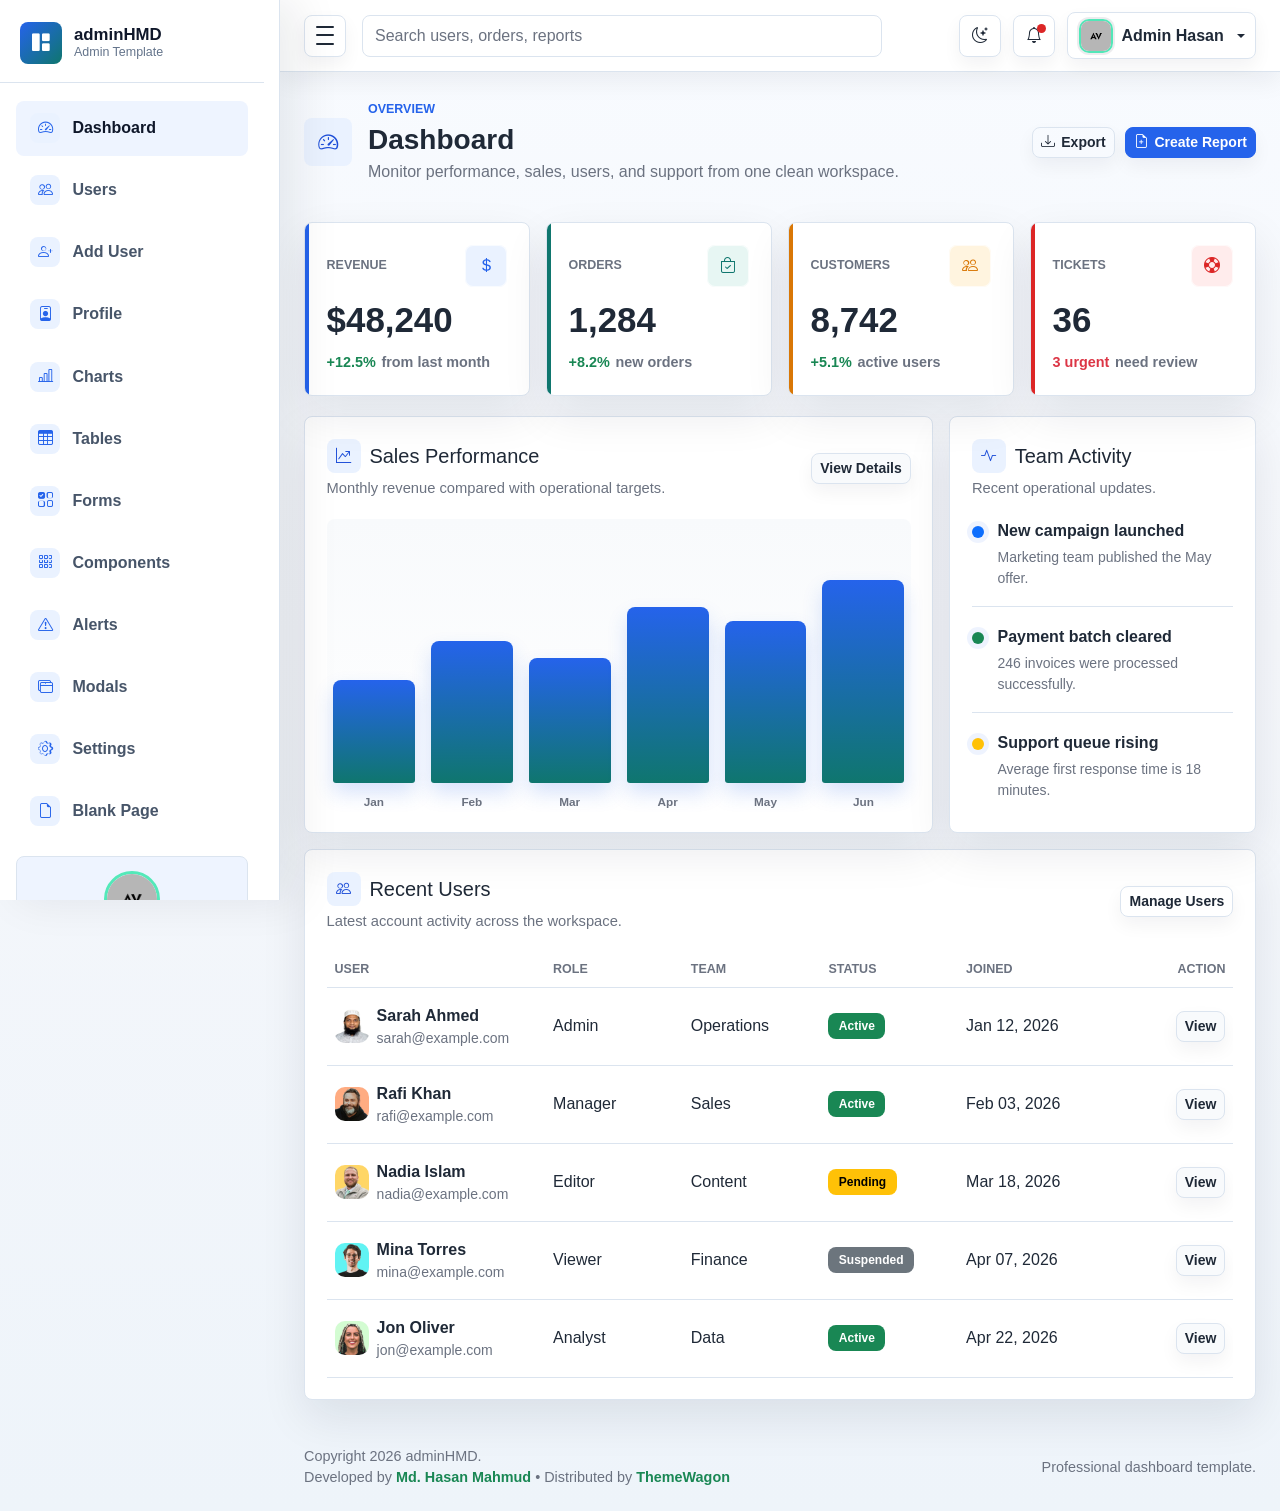
==== index.html @ 6a2cee2b "First commit" ====
<!DOCTYPE html>
<html lang="en">
<head>
  <meta charset="UTF-8">
  <meta name="viewport" content="width=device-width, initial-scale=1.0">
  <meta name="description" content="adminHMD professional admin dashboard template">
  <title>Dashboard | adminHMD</title>

  <link rel="stylesheet" href="../assets/css/bootstrap.min.css">
  <link rel="stylesheet" href="../assets/vendors/bootstrap-icons/bootstrap-icons.css">
  <link rel="stylesheet" href="../assets/css/style.css">
</head>

<body>
  <div class="admin-shell">
    <div class="sidebar-backdrop" data-sidebar-close></div>

    <aside class="admin-sidebar" id="adminSidebar" aria-label="Main navigation">
      <div class="sidebar-header">
        <a class="brand-mark" href="index.html" aria-label="adminHMD dashboard">
          <span class="brand-icon"><i class="bi bi-grid-1x2-fill" aria-hidden="true"></i></span>
          <span class="brand-copy">
            <span class="brand-title">adminHMD</span>
            <span class="brand-subtitle">Admin Template</span>
          </span>
        </a>
      </div>

      <nav class="sidebar-nav">
        <a class="nav-link active" href="index.html" aria-current="page">
          <span class="nav-icon"><i class="bi bi-speedometer2" aria-hidden="true"></i></span>
          <span class="nav-text">Dashboard</span>
        </a>
        <a class="nav-link" href="users.html">
          <span class="nav-icon"><i class="bi bi-people" aria-hidden="true"></i></span>
          <span class="nav-text">Users</span>
        </a>
        <a class="nav-link" href="add-user.html">
          <span class="nav-icon"><i class="bi bi-person-plus" aria-hidden="true"></i></span>
          <span class="nav-text">Add User</span>
        </a>
        <a class="nav-link" href="profile.html">
          <span class="nav-icon"><i class="bi bi-person-badge" aria-hidden="true"></i></span>
          <span class="nav-text">Profile</span>
        </a>
        <a class="nav-link" href="charts.html">
          <span class="nav-icon"><i class="bi bi-bar-chart-line" aria-hidden="true"></i></span>
          <span class="nav-text">Charts</span>
        </a>
        <a class="nav-link" href="tables.html">
          <span class="nav-icon"><i class="bi bi-table" aria-hidden="true"></i></span>
          <span class="nav-text">Tables</span>
        </a>
        <a class="nav-link" href="forms.html">
          <span class="nav-icon"><i class="bi bi-ui-checks-grid" aria-hidden="true"></i></span>
          <span class="nav-text">Forms</span>
        </a>
        <a class="nav-link" href="components.html">
          <span class="nav-icon"><i class="bi bi-grid-3x3-gap" aria-hidden="true"></i></span>
          <span class="nav-text">Components</span>
        </a>
        <a class="nav-link" href="alerts.html">
          <span class="nav-icon"><i class="bi bi-exclamation-triangle" aria-hidden="true"></i></span>
          <span class="nav-text">Alerts</span>
        </a>
        <a class="nav-link" href="modals.html">
          <span class="nav-icon"><i class="bi bi-window-stack" aria-hidden="true"></i></span>
          <span class="nav-text">Modals</span>
        </a>
        <a class="nav-link" href="settings.html">
          <span class="nav-icon"><i class="bi bi-gear" aria-hidden="true"></i></span>
          <span class="nav-text">Settings</span>
        </a>
        <a class="nav-link" href="blank.html">
          <span class="nav-icon"><i class="bi bi-file-earmark" aria-hidden="true"></i></span>
          <span class="nav-text">Blank Page</span>
        </a>
      </nav>

      <div class="sidebar-user">
        <img class="avatar-img avatar-md sidebar-user-avatar" src="../assets/images/avatar/avatar.jpg" alt="Admin Hasan">
        <strong>Admin Hasan</strong>
        <small>Active Workspace</small>
      </div>

      <div class="sidebar-footer">
        <span class="status-dot"></span>
        <span class="sidebar-footer-text">System running smoothly</span>
      </div>
    </aside>

    <div class="admin-main">
      <nav class="navbar admin-navbar navbar-expand bg-white">
        <div class="container-fluid px-3 px-lg-4">
          <button class="sidebar-toggle" type="button" data-sidebar-toggle aria-controls="adminSidebar" aria-expanded="true" aria-label="Toggle sidebar">
            <span></span>
            <span></span>
            <span></span>
          </button>

          <form class="d-none d-md-flex ms-3 flex-grow-1" role="search">
            <input class="form-control search-input" type="search" placeholder="Search users, orders, reports" aria-label="Search">
          </form>

          <div class="navbar-actions ms-auto">
            <button class="icon-button theme-toggle" type="button" data-theme-toggle aria-label="Switch color theme" title="Switch color theme">
              <i class="bi bi-moon-stars" data-theme-icon aria-hidden="true"></i>
            </button>
            <div class="dropdown">
              <button class="icon-button" type="button" data-bs-toggle="dropdown" aria-expanded="false" aria-label="Notifications">
                <span class="notification-dot"></span>
                <i class="bi bi-bell" aria-hidden="true"></i>
              </button>
              <div class="dropdown-menu dropdown-menu-end notification-menu">
                <div class="dropdown-header fw-bold text-body">Notifications</div>
                <a class="dropdown-item" href="users.html">
                  <span class="notification-title">New user registered</span>
                  <span class="notification-time">4 minutes ago</span>
                </a>
                <a class="dropdown-item" href="charts.html">
                  <span class="notification-title">Revenue target reached</span>
                  <span class="notification-time">32 minutes ago</span>
                </a>
                <a class="dropdown-item" href="settings.html">
                  <span class="notification-title">Security review completed</span>
                  <span class="notification-time">1 hour ago</span>
                </a>
              </div>
            </div>

            <div class="dropdown">
              <button class="profile-button dropdown-toggle" type="button" data-bs-toggle="dropdown" aria-expanded="false">
                <img class="avatar-img avatar-sm" src="../assets/images/avatar/avatar.jpg" alt="Admin Hasan">
                <span class="profile-name d-none d-sm-inline">Admin Hasan</span>
              </button>
              <ul class="dropdown-menu dropdown-menu-end">
                <li><a class="dropdown-item" href="profile.html">Profile</a></li>
                <li><a class="dropdown-item" href="settings.html">Account settings</a></li>
                <li><hr class="dropdown-divider"></li>
                <li><a class="dropdown-item" href="login.html">Sign out</a></li>
              </ul>
            </div>
          </div>
        </div>
      </nav>

      <main class="dashboard-content">
        <div class="container-fluid px-3 px-lg-4 py-4">
          <div class="page-heading">
            <div class="page-heading-copy">
              <span class="page-icon"><i class="bi bi-speedometer2" aria-hidden="true"></i></span>
              <div>
                <p class="eyebrow mb-1">Overview</p>
                <h1 class="h3 mb-1">Dashboard</h1>
                <p class="text-muted mb-0">Monitor performance, sales, users, and support from one clean workspace.</p>
              </div>
            </div>
            <div class="heading-actions"><button class="btn btn-outline-secondary btn-sm" type="button"><i class="bi bi-download" aria-hidden="true"></i> Export</button><button class="btn btn-primary btn-sm" type="button"><i class="bi bi-file-earmark-plus" aria-hidden="true"></i> Create Report</button></div>
          </div>

          <section class="row g-3 mt-1" aria-label="Dashboard metrics">
            <div class="col-12 col-sm-6 col-xl-3">
              <article class="metric-card metric-primary">
                <div class="metric-top">
                  <span class="metric-label">Revenue</span>
                  <span class="metric-icon"><i class="bi bi-currency-dollar" aria-hidden="true"></i></span>
                </div>
                <div class="metric-value">$48,240</div>
                <div class="metric-meta">
                  <span class="text-success">+12.5%</span>
                  <span>from last month</span>
                </div>
              </article>
            </div>

            <div class="col-12 col-sm-6 col-xl-3">
              <article class="metric-card metric-success">
                <div class="metric-top">
                  <span class="metric-label">Orders</span>
                  <span class="metric-icon"><i class="bi bi-bag-check" aria-hidden="true"></i></span>
                </div>
                <div class="metric-value">1,284</div>
                <div class="metric-meta">
                  <span class="text-success">+8.2%</span>
                  <span>new orders</span>
                </div>
              </article>
            </div>

            <div class="col-12 col-sm-6 col-xl-3">
              <article class="metric-card metric-warning">
                <div class="metric-top">
                  <span class="metric-label">Customers</span>
                  <span class="metric-icon"><i class="bi bi-people" aria-hidden="true"></i></span>
                </div>
                <div class="metric-value">8,742</div>
                <div class="metric-meta">
                  <span class="text-success">+5.1%</span>
                  <span>active users</span>
                </div>
              </article>
            </div>

            <div class="col-12 col-sm-6 col-xl-3">
              <article class="metric-card metric-danger">
                <div class="metric-top">
                  <span class="metric-label">Tickets</span>
                  <span class="metric-icon"><i class="bi bi-life-preserver" aria-hidden="true"></i></span>
                </div>
                <div class="metric-value">36</div>
                <div class="metric-meta">
                  <span class="text-danger">3 urgent</span>
                  <span>need review</span>
                </div>
              </article>
            </div>
          </section>

          <section class="row g-3 mt-1">
            <div class="col-12 col-xl-8">
              <div class="panel">
                <div class="panel-header">
                  <div>
                    <h2 class="h5 mb-1 section-title"><i class="bi bi-graph-up-arrow" aria-hidden="true"></i><span>Sales Performance</span></h2>
                    <p class="text-muted mb-0">Monthly revenue compared with operational targets.</p>
                  </div>
                  <a class="btn btn-light btn-sm" href="charts.html">View Details</a>
                </div>

                <div class="chart-bars" aria-label="Sales performance chart">
                  <div class="chart-column bar-42"><span></span><small>Jan</small></div>
                  <div class="chart-column bar-58"><span></span><small>Feb</small></div>
                  <div class="chart-column bar-51"><span></span><small>Mar</small></div>
                  <div class="chart-column bar-72"><span></span><small>Apr</small></div>
                  <div class="chart-column bar-66"><span></span><small>May</small></div>
                  <div class="chart-column bar-83"><span></span><small>Jun</small></div>
                </div>
              </div>
            </div>

            <div class="col-12 col-xl-4">
              <div class="panel h-100">
                <div class="panel-header">
                  <div>
                    <h2 class="h5 mb-1 section-title"><i class="bi bi-activity" aria-hidden="true"></i><span>Team Activity</span></h2>
                    <p class="text-muted mb-0">Recent operational updates.</p>
                  </div>
                </div>

                <div class="activity-list">
                  <div class="activity-item"><span class="activity-dot bg-primary"></span><div><p class="mb-1 fw-semibold">New campaign launched</p><p class="text-muted small mb-0">Marketing team published the May offer.</p></div></div>
                  <div class="activity-item"><span class="activity-dot bg-success"></span><div><p class="mb-1 fw-semibold">Payment batch cleared</p><p class="text-muted small mb-0">246 invoices were processed successfully.</p></div></div>
                  <div class="activity-item"><span class="activity-dot bg-warning"></span><div><p class="mb-1 fw-semibold">Support queue rising</p><p class="text-muted small mb-0">Average first response time is 18 minutes.</p></div></div>
                </div>
              </div>
            </div>
          </section>

          <section class="panel mt-3">
            <div class="panel-header">
              <div>
                <h2 class="h5 mb-1 section-title"><i class="bi bi-people" aria-hidden="true"></i><span>Recent Users</span></h2>
                <p class="text-muted mb-0">Latest account activity across the workspace.</p>
              </div>
              <a class="btn btn-outline-secondary btn-sm" href="users.html">Manage Users</a>
            </div>
            <div class="table-responsive">
              <table class="table align-middle mb-0">
                <thead><tr><th scope="col">User</th><th scope="col">Role</th><th scope="col">Team</th><th scope="col">Status</th><th scope="col">Joined</th><th scope="col" class="text-end">Action</th></tr></thead>
                <tbody>
                  <tr>
                    <td>
                      <div class="d-flex align-items-center gap-2">
                        <img class="avatar-img avatar-sm" src="../assets/images/avatar/avatar-1.jpg" alt="Sarah Ahmed">
                        <div>
                          <p class="fw-semibold mb-0">Sarah Ahmed</p>
                          <p class="text-muted small mb-0">sarah@example.com</p>
                        </div>
                      </div>
                    </td>
                    <td>Admin</td>
                    <td>Operations</td>
                    <td><span class="badge text-bg-success">Active</span></td>
                    <td>Jan 12, 2026</td>
                    <td class="text-end"><a class="btn btn-light btn-sm" href="user-details.html">View</a></td>
                  </tr>
                  <tr>
                    <td>
                      <div class="d-flex align-items-center gap-2">
                        <img class="avatar-img avatar-sm" src="../assets/images/avatar/avatar-2.jpg" alt="Rafi Khan">
                        <div>
                          <p class="fw-semibold mb-0">Rafi Khan</p>
                          <p class="text-muted small mb-0">rafi@example.com</p>
                        </div>
                      </div>
                    </td>
                    <td>Manager</td>
                    <td>Sales</td>
                    <td><span class="badge text-bg-success">Active</span></td>
                    <td>Feb 03, 2026</td>
                    <td class="text-end"><a class="btn btn-light btn-sm" href="user-details.html">View</a></td>
                  </tr>
                  <tr>
                    <td>
                      <div class="d-flex align-items-center gap-2">
                        <img class="avatar-img avatar-sm" src="../assets/images/avatar/avatar-3.jpg" alt="Nadia Islam">
                        <div>
                          <p class="fw-semibold mb-0">Nadia Islam</p>
                          <p class="text-muted small mb-0">nadia@example.com</p>
                        </div>
                      </div>
                    </td>
                    <td>Editor</td>
                    <td>Content</td>
                    <td><span class="badge text-bg-warning">Pending</span></td>
                    <td>Mar 18, 2026</td>
                    <td class="text-end"><a class="btn btn-light btn-sm" href="user-details.html">View</a></td>
                  </tr>
                  <tr>
                    <td>
                      <div class="d-flex align-items-center gap-2">
                        <img class="avatar-img avatar-sm" src="../assets/images/avatar/avatar-4.jpg" alt="Mina Torres">
                        <div>
                          <p class="fw-semibold mb-0">Mina Torres</p>
                          <p class="text-muted small mb-0">mina@example.com</p>
                        </div>
                      </div>
                    </td>
                    <td>Viewer</td>
                    <td>Finance</td>
                    <td><span class="badge text-bg-secondary">Suspended</span></td>
                    <td>Apr 07, 2026</td>
                    <td class="text-end"><a class="btn btn-light btn-sm" href="user-details.html">View</a></td>
                  </tr>
                  <tr>
                    <td>
                      <div class="d-flex align-items-center gap-2">
                        <img class="avatar-img avatar-sm" src="../assets/images/avatar/avatar-5.jpg" alt="Jon Oliver">
                        <div>
                          <p class="fw-semibold mb-0">Jon Oliver</p>
                          <p class="text-muted small mb-0">jon@example.com</p>
                        </div>
                      </div>
                    </td>
                    <td>Analyst</td>
                    <td>Data</td>
                    <td><span class="badge text-bg-success">Active</span></td>
                    <td>Apr 22, 2026</td>
                    <td class="text-end"><a class="btn btn-light btn-sm" href="user-details.html">View</a></td>
                  </tr>
                </tbody>
              </table>
            </div>
          </section>
        </div>
      </main>

      <footer class="admin-footer">
        <div class="container-fluid px-3 px-lg-4">
          <span>Copyright 2026 adminHMD. <br> Developed by <a target="_blank" class="fw-bold text-success" href="https://github.com/HasanMahmudDev">Md. Hasan Mahmud</a> • Distributed by <a target="_blank" class="fw-bold text-success" href="https://themewagon.com">ThemeWagon</a> </span>
          <span>Professional dashboard template.</span>
        </div>
      </footer>
    </div>
  </div>

  <script src="../assets/js/bootstrap.bundle.min.js"></script>
  <script src="../assets/js/main.js"></script>
</body>
</html>
---- assets/css/style.css ----
:root {
  --sidebar-width: 280px;
  --sidebar-mini-width: 84px;
  --admin-bg: #f5f7fb;
  --admin-surface: #ffffff;
  --admin-surface-soft: #f8fafc;
  --admin-border: #dbe4ef;
  --admin-text: #1f2937;
  --admin-muted: #6b7280;
  --admin-primary: #2563eb;
  --admin-primary-dark: #1d4ed8;
  --admin-success: #0f766e;
  --admin-warning: #d97706;
  --admin-danger: #dc2626;
  --admin-sidebar: #111827;
  --admin-sidebar-soft: #1f2937;
  --admin-shadow-sm: 0 10px 24px rgba(15, 23, 42, 0.06);
  --admin-shadow: 0 18px 46px rgba(15, 23, 42, 0.09);
  --admin-shadow-lg: 0 26px 70px rgba(15, 23, 42, 0.12);
  --admin-ring: 0 0 0 4px rgba(37, 99, 235, 0.12);
}

* {
  box-sizing: border-box;
}

html {
  min-height: 100%;
}

body {
  min-height: 100vh;
  margin: 0;
  background: linear-gradient(180deg, #f8fbff 0%, var(--admin-bg) 42%, #eef4fa 100%);
  color: var(--admin-text);
  font-family: "Segoe UI", Arial, sans-serif;
}

a {
  text-decoration: none;
}

.admin-shell {
  min-height: 100vh;
}

.admin-sidebar {
  position: fixed;
  inset: 0 auto 0 0;
  z-index: 1040;
  width: var(--sidebar-width);
  display: flex;
  flex-direction: column;
  overflow-x: hidden;
  overflow-y: auto;
  /* Reserve scrollbar gutter to keep inner content width stable so header/footer dividers align with scrollbar */
  scrollbar-gutter: stable;
  background: var(--admin-sidebar);
  color: #ffffff;
  box-shadow: 18px 0 42px rgba(15, 23, 42, 0.18);
  transform: translateX(0);
  transition: width 0.2s ease, transform 0.2s ease;
}

.sidebar-header {
  padding: 1.35rem 1.25rem 1.15rem;
  margin-inline: 0;
  border-bottom: 1px solid rgba(255, 255, 255, 0.08);
}

.brand-mark {
  display: flex;
  align-items: center;
  gap: 0.75rem;
  min-width: 0;
  color: #ffffff;
}

.brand-mark:hover,
.brand-mark:focus {
  color: #ffffff;
}

.brand-icon,
.profile-avatar,
.metric-icon,
.nav-icon {
  display: inline-grid;
  place-items: center;
  flex: 0 0 auto;
  font-weight: 800;
}

.brand-icon {
  width: 42px;
  height: 42px;
  border-radius: 8px;
  background: linear-gradient(135deg, #2563eb, #0f766e);
  color: #ffffff;
}

.brand-copy,
.brand-title,
.brand-subtitle,
.nav-text,
.sidebar-footer-text {
  min-width: 0;
  transition: opacity 0.16s ease, width 0.16s ease;
}

.brand-title,
.brand-subtitle {
  display: block;
  line-height: 1.2;
  white-space: nowrap;
}

.brand-title {
  font-size: 1.05rem;
  font-weight: 800;
}

.brand-subtitle {
  color: #9ca3af;
  font-size: 0.78rem;
}

.sidebar-nav {
  display: grid;
  gap: 0.45rem;
  padding: 1.1rem 1rem;
}

.sidebar-nav .nav-link {
  display: flex;
  align-items: center;
  gap: 0.75rem;
  min-height: 48px;
  padding: 0.78rem 0.9rem;
  border-radius: 8px;
  color: #d1d5db;
  font-weight: 700;
  transition: background 0.16s ease, color 0.16s ease, transform 0.16s ease;
  white-space: nowrap;
}

.sidebar-nav .nav-link:hover,
.sidebar-nav .nav-link:focus,
.sidebar-nav .nav-link.active {
  background: var(--admin-sidebar-soft);
  color: #ffffff;
}

.sidebar-nav .nav-link:hover,
.sidebar-nav .nav-link:focus {
  transform: translateX(2px);
}

.nav-icon {
  width: 30px;
  height: 30px;
  border-radius: 8px;
  background: rgba(255, 255, 255, 0.08);
  color: #bfdbfe;
  font-size: 0.76rem;
}

.sidebar-footer {
  display: flex;
  align-items: center;
  gap: 0.65rem;
  margin-top: auto;
  margin-inline: 1.25rem;
  padding: 1rem 0;
  color: #d1d5db;
  border-top: 1px solid rgba(255, 255, 255, 0.08);
  font-size: 0.9rem;
  white-space: nowrap;
}

.sidebar-user {
  margin: auto 1rem 1rem;
  padding: 0.85rem;
  display: grid;
  justify-items: center;
  gap: 0.22rem;
  border: 1px solid var(--admin-sidebar-border);
  border-radius: 8px;
  background: var(--admin-sidebar-soft);
  text-align: center;
}

.sidebar-user-avatar {
  border: 3px solid #53e9b9;
}

.sidebar-user strong {
  color: var(--admin-sidebar-text-strong);
  font-size: 1rem;
  line-height: 1.1;
}

.sidebar-user small {
  color: var(--admin-sidebar-muted);
  font-size: 0.84rem;
}

.status-dot,
.notification-dot {
  width: 9px;
  height: 9px;
  border-radius: 50%;
}

.status-dot {
  flex: 0 0 auto;
  background: #22c55e;
}

.sidebar-backdrop {
  position: fixed;
  inset: 0;
  z-index: 1030;
  display: none;
  background: rgba(15, 23, 42, 0.5);
}

.admin-main {
  width: auto;
  min-width: 0;
  min-height: 100vh;
  margin-left: var(--sidebar-width);
  transition: margin-left 0.2s ease;
}

.admin-navbar {
  position: sticky;
  top: 0;
  z-index: 1020;
  min-height: 72px;
  border-bottom: 1px solid var(--admin-border);
  box-shadow: var(--admin-shadow-sm);
}

.admin-navbar.bg-white {
  background-color: rgba(255, 255, 255, 0.94) !important;
  backdrop-filter: blur(14px);
}

.sidebar-toggle {
  width: 42px;
  height: 42px;
  display: inline-grid;
  place-items: center;
  gap: 4px;
  padding: 9px;
  border: 1px solid var(--admin-border);
  border-radius: 8px;
  background: #ffffff;
  box-shadow: 0 8px 18px rgba(15, 23, 42, 0.05);
  transition: border-color 0.16s ease, background 0.16s ease, box-shadow 0.16s ease;
}

.sidebar-toggle:hover,
.sidebar-toggle:focus {
  border-color: #bfdbfe;
  background: #f8fbff;
  box-shadow: var(--admin-ring);
}

.sidebar-toggle span {
  width: 18px;
  height: 2px;
  display: block;
  background: var(--admin-text);
  border-radius: 999px;
}

.search-input {
  max-width: 520px;
  border-color: var(--admin-border);
  border-radius: 8px;
  background: var(--admin-surface-soft);
  min-height: 42px;
  box-shadow: none;
}

.search-input:focus {
  border-color: #93c5fd;
  box-shadow: var(--admin-ring);
}

.navbar-actions {
  display: flex;
  align-items: center;
  gap: 0.75rem;
}

.icon-button,
.profile-button {
  border: 1px solid var(--admin-border);
  background: #ffffff;
  color: var(--admin-text);
  box-shadow: 0 8px 18px rgba(15, 23, 42, 0.05);
  transition: border-color 0.16s ease, box-shadow 0.16s ease, transform 0.16s ease;
}

.icon-button:hover,
.icon-button:focus,
.profile-button:hover,
.profile-button:focus {
  border-color: #bfdbfe;
  box-shadow: var(--admin-ring);
}

.icon-button {
  position: relative;
  width: 42px;
  height: 42px;
  border-radius: 8px;
  font-weight: 800;
}

.notification-dot {
  position: absolute;
  top: 8px;
  right: 8px;
  background: var(--admin-danger);
}

.notification-menu {
  width: min(320px, calc(100vw - 2rem));
  border: 1px solid var(--admin-border);
  border-radius: 8px;
  box-shadow: var(--admin-shadow);
}

.notification-menu .dropdown-item {
  display: grid;
  gap: 0.2rem;
  padding-block: 0.7rem;
}

.notification-title {
  font-weight: 700;
}

.notification-time {
  color: var(--admin-muted);
  font-size: 0.82rem;
}

.profile-button {
  display: flex;
  align-items: center;
  gap: 0.55rem;
  min-height: 42px;
  padding: 0.35rem 0.65rem;
  border-radius: 8px;
  font-weight: 700;
}

.profile-avatar {
  width: 30px;
  height: 30px;
  border-radius: 8px;
  background: #e0ecff;
  color: var(--admin-primary-dark);
  font-size: 0.76rem;
}

.avatar-img {
  display: block;
  flex: 0 0 auto;
  object-fit: cover;
  object-position: center;
}

.avatar-sm {
  width: 34px;
  height: 34px;
  border-radius: 10px;
}

.avatar-md {
  width: 56px;
  height: 56px;
  border-radius: 50%;
}

.avatar-xl {
  width: 78px;
  height: 78px;
  border-radius: 50%;
}

.profile-button .avatar-sm {
  border: 2px solid #52e7b8;
  box-shadow: 0 0 0 2px rgba(15, 23, 42, 0.08);
}

html[data-theme="dark"] .profile-button .avatar-sm {
  border-color: #54f0be;
  box-shadow: 0 0 0 2px rgba(255, 255, 255, 0.08);
}

.dashboard-content {
  min-height: calc(100vh - 132px);
}

.dashboard-content > .container-fluid {
  padding-top: 1.75rem !important;
  padding-bottom: 1.75rem !important;
}

.page-heading,
.panel-header,
.metric-top {
  display: flex;
  align-items: center;
  justify-content: space-between;
  gap: 1rem;
}

.page-heading {
  margin-bottom: 1.35rem;
}

.page-heading h1 {
  font-weight: 800;
  letter-spacing: 0;
}

.eyebrow {
  color: var(--admin-primary);
  font-size: 0.78rem;
  font-weight: 800;
  text-transform: uppercase;
}

.heading-actions {
  display: flex;
  flex-wrap: wrap;
  justify-content: flex-end;
  gap: 0.65rem;
}

.btn {
  border-radius: 8px;
  font-weight: 700;
  box-shadow: 0 8px 18px rgba(15, 23, 42, 0.05);
  transition: border-color 0.16s ease, background 0.16s ease, box-shadow 0.16s ease, transform 0.16s ease;
}

.btn:hover,
.btn:focus {
  transform: translateY(-1px);
}

.btn-primary {
  border-color: var(--admin-primary);
  background: var(--admin-primary);
}

.btn-primary:hover,
.btn-primary:focus {
  border-color: var(--admin-primary-dark);
  background: var(--admin-primary-dark);
}

.metric-card,
.panel {
  border: 1px solid var(--admin-border);
  border-radius: 8px;
  background: var(--admin-surface);
  box-shadow: var(--admin-shadow);
}

.metric-card {
  position: relative;
  min-height: 164px;
  padding: 1.35rem;
  overflow: hidden;
  transition: border-color 0.18s ease, box-shadow 0.18s ease, transform 0.18s ease;
}

.metric-card::before {
  content: "";
  position: absolute;
  inset: 0 auto 0 0;
  width: 4px;
  background: var(--metric-color, var(--admin-primary));
}

.metric-card:hover {
  border-color: #c6d5e8;
  box-shadow: var(--admin-shadow-lg);
  transform: translateY(-3px);
}

.metric-primary {
  --metric-color: var(--admin-primary);
}

.metric-success {
  --metric-color: var(--admin-success);
}

.metric-warning {
  --metric-color: var(--admin-warning);
}

.metric-danger {
  --metric-color: var(--admin-danger);
}

.metric-label {
  color: var(--admin-muted);
  font-size: 0.78rem;
  font-weight: 800;
  text-transform: uppercase;
}

.metric-icon {
  width: 42px;
  height: 42px;
  border-radius: 8px;
  background: #eaf2ff;
  color: var(--metric-color, var(--admin-primary));
  box-shadow: inset 0 0 0 1px rgba(255, 255, 255, 0.7);
}

.metric-success .metric-icon {
  background: #e7f6f3;
}

.metric-warning .metric-icon {
  background: #fff4df;
}

.metric-danger .metric-icon {
  background: #ffecec;
}

.metric-value {
  margin-top: 1rem;
  color: var(--admin-text);
  font-size: 2.18rem;
  font-weight: 800;
  line-height: 1;
}

.metric-meta {
  display: flex;
  flex-wrap: wrap;
  gap: 0.35rem;
  margin-top: 0.9rem;
  color: var(--admin-muted);
  font-size: 0.9rem;
  font-weight: 700;
}

.panel {
  padding: 1.35rem;
  transition: border-color 0.18s ease, box-shadow 0.18s ease;
}

.panel:hover {
  border-color: #c6d5e8;
  box-shadow: var(--admin-shadow-lg);
}

.panel-header {
  margin-bottom: 1.25rem;
}

.panel-header p {
  font-size: 0.92rem;
}

.chart-bars {
  height: 292px;
  display: grid;
  grid-template-columns: repeat(6, minmax(38px, 1fr));
  align-items: end;
  gap: 1rem;
  padding: 1.2rem 0.4rem 0;
  border-radius: 8px;
  background: linear-gradient(180deg, #f8fafc 0%, #ffffff 100%);
}

.chart-column {
  height: 100%;
  display: grid;
  grid-template-rows: 1fr auto;
  align-items: end;
  gap: 0.6rem;
  color: var(--admin-muted);
  font-size: 0.84rem;
  font-weight: 700;
  text-align: center;
}

.chart-column span {
  width: 100%;
  height: var(--bar-size);
  min-height: 28px;
  display: block;
  border-radius: 8px 8px 3px 3px;
  background: linear-gradient(180deg, var(--admin-primary), var(--admin-success));
  box-shadow: 0 10px 20px rgba(37, 99, 235, 0.18);
}

.bar-42 {
  --bar-size: 42%;
}

.bar-58 {
  --bar-size: 58%;
}

.bar-51 {
  --bar-size: 51%;
}

.bar-72 {
  --bar-size: 72%;
}

.bar-66 {
  --bar-size: 66%;
}

.bar-83 {
  --bar-size: 83%;
}

.activity-list {
  display: grid;
  gap: 1.1rem;
}

.activity-item {
  display: grid;
  grid-template-columns: auto 1fr;
  gap: 0.85rem;
  padding-bottom: 1.1rem;
  border-bottom: 1px solid var(--admin-border);
}

.activity-item:last-child {
  padding-bottom: 0;
  border-bottom: 0;
}

.activity-dot {
  width: 12px;
  height: 12px;
  margin-top: 0.45rem;
  border-radius: 50%;
  box-shadow: 0 0 0 5px rgba(37, 99, 235, 0.08);
}

.table {
  --bs-table-bg: transparent;
}

.table thead th {
  color: var(--admin-muted);
  font-size: 0.78rem;
  text-transform: uppercase;
  white-space: nowrap;
}

.table tbody td {
  min-width: 120px;
  padding-top: 1rem;
  padding-bottom: 1rem;
}

.table tbody tr {
  transition: background 0.16s ease;
}

.table tbody tr:hover {
  background: #f8fbff;
}

.badge {
  border-radius: 8px;
  padding: 0.45rem 0.65rem;
}

.table-search {
  width: min(260px, 100%);
  border-color: var(--admin-border);
  border-radius: 8px;
}

.table-media {
  display: flex;
  align-items: center;
  gap: 0.7rem;
}

.product-thumb {
  width: 42px;
  height: 42px;
  border-radius: 8px;
  object-fit: cover;
  flex: 0 0 auto;
  border: 1px solid var(--admin-border);
}

.profile-avatar-lg {
  width: 92px;
  height: 92px;
  border-radius: 8px;
  font-size: 1.5rem;
}

.profile-hero {
  display: grid;
  justify-items: center;
}

.profile-card {
  overflow: hidden;
}

.profile-cover {
  margin: -1.35rem -1.35rem 0.9rem;
  height: 96px;
  border-bottom: 1px solid var(--admin-border);
}

.profile-cover img {
  width: 100%;
  height: 100%;
  display: block;
  object-fit: cover;
  object-position: center;
}

.profile-photo {
  margin-top: -44px;
  border: 4px solid var(--admin-surface);
  box-shadow: var(--admin-shadow-sm);
}

.info-list,
.settings-list,
.legend-list {
  display: grid;
  gap: 0.85rem;
}

.info-list div,
.mini-card,
.settings-row,
.legend-list div {
  border: 1px solid var(--admin-border);
  border-radius: 8px;
  background: var(--admin-surface-soft);
}

.info-list div,
.legend-list div {
  display: flex;
  align-items: center;
  justify-content: space-between;
  gap: 1rem;
  padding: 0.85rem;
}

.info-list span,
.mini-card span,
.settings-row small {
  color: var(--admin-muted);
  font-size: 0.84rem;
}

.info-list strong,
.mini-card strong {
  text-align: right;
}

.mini-card {
  display: grid;
  gap: 0.35rem;
  min-height: 104px;
  align-content: center;
  padding: 1rem;
}

.mini-card strong {
  color: var(--admin-text);
  font-size: 1.05rem;
}

.settings-row {
  display: flex;
  align-items: center;
  justify-content: space-between;
  gap: 1rem;
  padding: 1rem;
  cursor: pointer;
}

.settings-row span {
  display: grid;
  gap: 0.2rem;
}

.donut-chart {
  width: 190px;
  height: 190px;
  display: grid;
  place-items: center;
  border-radius: 50%;
  background: conic-gradient(var(--admin-primary) 0 42%, var(--admin-success) 42% 68%, var(--admin-warning) 68% 86%, var(--admin-danger) 86% 100%);
  box-shadow: var(--admin-shadow-sm);
}

.donut-chart span {
  width: 112px;
  height: 112px;
  display: grid;
  place-items: center;
  border-radius: 50%;
  background: #ffffff;
  color: var(--admin-text);
  font-size: 1.65rem;
  font-weight: 800;
}

.legend-list div {
  padding: 0.75rem 0.85rem;
}

.legend-dot {
  width: 10px;
  height: 10px;
  flex: 0 0 auto;
  border-radius: 50%;
}

.legend-list strong {
  margin-left: auto;
}

.progress {
  height: 1.15rem;
  border-radius: 8px;
  background: #e8eef6;
}

.progress-bar {
  border-radius: 8px;
  font-size: 0.75rem;
  font-weight: 800;
}

.progress-42 {
  width: 42%;
}

.progress-58 {
  width: 58%;
}

.progress-72 {
  width: 72%;
}

.blank-panel {
  min-height: 440px;
  display: grid;
  place-items: center;
  text-align: center;
}

.blank-state {
  max-width: 440px;
  display: grid;
  justify-items: center;
}

.blank-visual {
  width: 88px;
  height: 88px;
  object-fit: contain;
  margin-bottom: 0.9rem;
}

.auth-body {
  min-height: 100vh;
  background: linear-gradient(135deg, #f8fbff 0%, #eaf2ff 44%, #eef8f6 100%);
}

.auth-page,
.error-page {
  min-height: 100vh;
  display: grid;
  place-items: center;
  padding: 1.5rem;
}

.auth-card,
.error-card {
  width: min(100%, 460px);
  border: 1px solid var(--admin-border);
  border-radius: 8px;
  background: rgba(255, 255, 255, 0.96);
  box-shadow: var(--admin-shadow-lg);
}

.auth-card {
  padding: 1.5rem;
}

.auth-visual {
  margin-bottom: 1rem;
  height: 96px;
  border: 1px solid var(--admin-border);
  border-radius: 8px;
  overflow: hidden;
}

.auth-visual img {
  width: 100%;
  height: 100%;
  display: block;
  object-fit: cover;
  object-position: center;
}

.error-card {
  padding: 2rem;
  text-align: center;
}

.error-illustration {
  width: min(260px, 100%);
  max-height: 132px;
  object-fit: contain;
  margin: 0 auto 0.55rem;
}

.auth-brand {
  display: flex;
  align-items: center;
  gap: 0.75rem;
  margin-bottom: 1.5rem;
  color: var(--admin-text);
}

.auth-brand:hover,
.auth-brand:focus {
  color: var(--admin-text);
}

.auth-brand span:last-child {
  display: grid;
  line-height: 1.2;
}

.auth-brand small,
.auth-footer {
  color: var(--admin-muted);
}

.auth-footer {
  margin-top: 1.2rem;
  text-align: center;
  font-size: 0.92rem;
}

.error-code {
  color: var(--admin-primary);
  font-size: clamp(5rem, 18vw, 8rem);
  font-weight: 800;
  line-height: 1;
}

.admin-footer {
  padding: 1.1rem 0 1.35rem;
  color: var(--admin-muted);
  font-size: 0.9rem;
}

.admin-footer .container-fluid {
  display: flex;
  align-items: center;
  justify-content: space-between;
  gap: 1rem;
}

@media (min-width: 992px) {
  body.sidebar-mini .admin-sidebar {
    width: var(--sidebar-mini-width);
  }

  body.sidebar-mini .admin-main {
    margin-left: var(--sidebar-mini-width);
  }

  body.sidebar-mini .brand-copy,
  body.sidebar-mini .nav-text,
  body.sidebar-mini .sidebar-footer-text {
    width: 0;
    opacity: 0;
    overflow: hidden;
  }

  body.sidebar-mini .sidebar-header,
  body.sidebar-mini .sidebar-footer {
    margin-inline: 1rem;
    padding-inline: 0;
  }

  body.sidebar-mini .sidebar-nav .nav-link {
    justify-content: center;
    padding-inline: 0.65rem;
  }

  body.sidebar-mini .sidebar-nav .nav-link:hover,
  body.sidebar-mini .sidebar-nav .nav-link:focus {
    transform: none;
  }
}

@media (max-width: 991.98px) {
  .admin-sidebar {
    width: min(var(--sidebar-width), calc(100vw - 48px));
    transform: translateX(-100%);
  }

  .admin-main {
    margin-left: 0;
  }

  body.sidebar-open {
    overflow: hidden;
  }

  body.sidebar-open .admin-sidebar {
    transform: translateX(0);
  }

  body.sidebar-open .sidebar-backdrop {
    display: block;
  }
}

@media (max-width: 575.98px) {
  .page-heading,
  .panel-header {
    align-items: flex-start;
    flex-direction: column;
  }

  .heading-actions {
    width: 100%;
    justify-content: stretch;
  }

  .heading-actions .btn {
    flex: 1 1 0;
  }

  .chart-bars {
    height: 220px;
    gap: 0.6rem;
    padding-inline: 0.25rem;
  }

  .metric-value {
    font-size: 1.85rem;
  }

  .metric-card,
  .panel {
    padding: 1.1rem;
  }

  .admin-footer .container-fluid {
    align-items: flex-start;
    flex-direction: column;
  }
}

@media (prefers-reduced-motion: reduce) {
  .sidebar-nav .nav-link,
  .sidebar-toggle,
  .icon-button,
  .profile-button,
  .btn,
  .metric-card,
  .panel,
  .table tbody tr {
    transition: none;
  }

  .sidebar-nav .nav-link:hover,
  .sidebar-nav .nav-link:focus,
  .btn:hover,
  .btn:focus,
  .metric-card:hover {
    transform: none;
  }
}

html[data-theme="dark"] {
  --admin-bg: #0f172a;
  --admin-surface: #182235;
  --admin-surface-soft: #111827;
  --admin-border: #2f3b52;
  --admin-text: #e5edf7;
  --admin-muted: #9aa8bd;
  --admin-primary: #60a5fa;
  --admin-primary-dark: #3b82f6;
  --admin-success: #2dd4bf;
  --admin-warning: #fbbf24;
  --admin-danger: #f87171;
  --admin-sidebar: #090f1d;
  --admin-sidebar-soft: #172033;
  --admin-shadow-sm: 0 10px 24px rgba(0, 0, 0, 0.24);
  --admin-shadow: 0 18px 46px rgba(0, 0, 0, 0.32);
  --admin-shadow-lg: 0 26px 70px rgba(0, 0, 0, 0.42);
  --admin-ring: 0 0 0 4px rgba(96, 165, 250, 0.18);
}

html[data-theme="dark"] body {
  background: linear-gradient(180deg, #111827 0%, var(--admin-bg) 48%, #0b1120 100%);
}

.brand-icon {
  font-size: 1.1rem;
}

.nav-icon {
  font-size: 0.95rem;
}

.theme-toggle i {
  font-size: 1rem;
}

.admin-navbar.bg-white,
.sidebar-toggle,
.icon-button,
.profile-button {
  background-color: var(--admin-surface) !important;
  color: var(--admin-text);
}

html[data-theme="dark"] .admin-navbar.bg-white {
  background-color: rgba(24, 34, 53, 0.92) !important;
}

html[data-theme="dark"] .profile-avatar {
  background: #1e3a5f;
  color: #bfdbfe;
}

.page-heading-copy {
  display: flex;
  align-items: center;
  justify-content: flex-start;
  gap: 1rem;
  min-width: 0;
}

.page-icon,
.section-title i {
  display: inline-grid;
  place-items: center;
  flex: 0 0 auto;
  border-radius: 8px;
  background: #eaf2ff;
  color: var(--admin-primary-dark);
}

.page-icon {
  width: 48px;
  height: 48px;
  font-size: 1.25rem;
}

.section-title {
  display: inline-flex;
  align-items: center;
  gap: 0.55rem;
}

.section-title i {
  width: 34px;
  height: 34px;
  font-size: 0.95rem;
}

html[data-theme="dark"] .page-icon,
html[data-theme="dark"] .section-title i {
  background: #1e3a5f;
  color: #bfdbfe;
}

.btn {
  display: inline-flex;
  align-items: center;
  justify-content: center;
  gap: 0.4rem;
}

.btn-light {
  border-color: var(--admin-border);
  background: var(--admin-surface-soft);
  color: var(--admin-text);
}

.btn-outline-secondary {
  border-color: var(--admin-border);
  color: var(--admin-text);
}

.btn-outline-secondary:hover,
.btn-outline-secondary:focus {
  border-color: var(--admin-primary);
  background: #eaf2ff;
  color: var(--admin-primary-dark);
}

html[data-theme="dark"] .btn-outline-secondary:hover,
html[data-theme="dark"] .btn-outline-secondary:focus {
  background: #1e3a5f;
  color: #bfdbfe;
}

html[data-theme="dark"] .chart-bars {
  background: linear-gradient(180deg, #111827 0%, #182235 100%);
}

html[data-theme="dark"] .table tbody tr:hover {
  background: #111827;
}

html[data-theme="dark"] .progress {
  background: #243149;
}

html[data-theme="dark"] .auth-body {
  background: linear-gradient(135deg, #0b1120 0%, #111827 48%, #10201f 100%);
}

.auth-card,
.error-card {
  background: var(--admin-surface);
}

.auth-theme-toggle {
  position: fixed;
  top: 1rem;
  right: 1rem;
  z-index: 10;
}

.dropdown-menu,
.modal-content,
.accordion-item,
.accordion-button {
  border-color: var(--admin-border);
  background-color: var(--admin-surface);
  color: var(--admin-text);
}

.dropdown-item,
.accordion-body {
  color: var(--admin-text);
}

.dropdown-item:hover,
.dropdown-item:focus,
.accordion-button:not(.collapsed) {
  background-color: var(--admin-surface-soft);
  color: var(--admin-text);
}

.form-control,
.form-select {
  border-color: var(--admin-border);
  background-color: var(--admin-surface);
  color: var(--admin-text);
}

.form-control:focus,
.form-select:focus {
  border-color: #93c5fd;
  background-color: var(--admin-surface);
  color: var(--admin-text);
  box-shadow: var(--admin-ring);
}

.form-control::placeholder {
  color: var(--admin-muted);
}

.text-muted {
  color: var(--admin-muted) !important;
}

html[data-theme="dark"] .text-body {
  color: var(--admin-text) !important;
}

html[data-theme="dark"] .text-bg-secondary {
  background-color: #334155 !important;
  color: #e5edf7 !important;
}

@media (max-width: 767.98px) {
  .navbar-actions {
    gap: 0.5rem;
  }

  .icon-button,
  .profile-button,
  .sidebar-toggle {
    width: 40px;
    height: 40px;
  }

  .profile-button {
    padding: 0.3rem;
  }

  .page-heading-copy {
    align-items: flex-start;
  }
}

@media (max-width: 575.98px) {
  .page-heading-copy {
    width: 100%;
  }

  .page-icon {
    width: 44px;
    height: 44px;
  }

  .panel-header .d-flex,
  .panel-header .form-control,
  .panel-header .form-select {
    width: 100%;
  }
}

html[data-theme="light"] {
  color-scheme: light;
}

html[data-theme="dark"] {
  color-scheme: dark;
}

body,
.admin-navbar,
.admin-sidebar,
.admin-main,
.metric-card,
.panel,
.auth-card,
.error-card,
.dropdown-menu,
.modal-content,
.form-control,
.form-select {
  transition: background-color 0.18s ease, border-color 0.18s ease, color 0.18s ease, box-shadow 0.18s ease;
}

.table {
  --bs-table-color: var(--admin-text);
  --bs-table-border-color: var(--admin-border);
  color: var(--admin-text);
}

.page-link {
  border-color: var(--admin-border);
  background: var(--admin-surface);
  color: var(--admin-text);
}

.page-link:hover,
.page-link:focus {
  border-color: var(--admin-primary);
  background: var(--admin-surface-soft);
  color: var(--admin-primary);
}

.page-item.active .page-link {
  border-color: var(--admin-primary);
  background: var(--admin-primary);
  color: #ffffff;
}

.page-item.disabled .page-link {
  border-color: var(--admin-border);
  background: var(--admin-surface-soft);
  color: var(--admin-muted);
}

.alert {
  border-radius: 8px;
}

html[data-theme="dark"] .alert-primary {
  border-color: #1d4ed8;
  background: rgba(37, 99, 235, 0.16);
  color: #bfdbfe;
}

html[data-theme="dark"] .alert-success {
  border-color: #0f766e;
  background: rgba(15, 118, 110, 0.18);
  color: #99f6e4;
}

html[data-theme="dark"] .alert-warning {
  border-color: #d97706;
  background: rgba(217, 119, 6, 0.18);
  color: #fde68a;
}

html[data-theme="dark"] .alert-danger {
  border-color: #dc2626;
  background: rgba(220, 38, 38, 0.16);
  color: #fecaca;
}

html[data-theme="dark"] .modal-header,
html[data-theme="dark"] .modal-footer,
html[data-theme="dark"] .accordion-item {
  border-color: var(--admin-border);
}

html[data-theme="dark"] .btn-close {
  filter: invert(1) grayscale(100%) brightness(180%);
}

html[data-theme="dark"] .text-bg-info {
  background-color: #0e7490 !important;
  color: #ecfeff !important;
}

html[data-theme="dark"] .text-bg-warning {
  background-color: #b45309 !important;
  color: #fff7ed !important;
}

html[data-theme="dark"] .text-bg-success {
  background-color: #0f766e !important;
  color: #ecfdf5 !important;
}

html[data-theme="dark"] .text-bg-danger {
  background-color: #b91c1c !important;
  color: #fef2f2 !important;
}

@media (max-width: 991.98px) {
  .dashboard-content > .container-fluid {
    padding-top: 1.25rem !important;
    padding-bottom: 1.25rem !important;
  }

  .admin-sidebar {
    box-shadow: 18px 0 48px rgba(0, 0, 0, 0.28);
  }
}

@media (max-width: 767.98px) {
  .panel-header {
    align-items: flex-start;
  }

  .panel-header > .d-flex {
    width: 100%;
  }

  .table-search {
    width: 100%;
  }

  .auth-page,
  .error-page {
    padding: 1rem;
  }

  .auth-card,
  .error-card {
    padding: 1.15rem;
  }
}

@media (max-width: 420px) {
  .heading-actions {
    width: 100%;
  }

  .heading-actions .btn {
    width: 100%;
  }

  .metric-card {
    min-height: 146px;
  }

  .profile-avatar-lg {
    width: 76px;
    height: 76px;
  }
}

@media (max-width: 575.98px) {
  .avatar-sm {
    width: 32px;
    height: 32px;
    border-radius: 8px;
  }

  .avatar-xl {
    width: 70px;
    height: 70px;
  }

  .profile-cover {
    height: 82px;
    margin-bottom: 0.75rem;
  }

  .profile-photo {
    margin-top: -38px;
  }

  .auth-visual {
    height: 82px;
  }

  .product-thumb {
    width: 36px;
    height: 36px;
  }
}

html:not([data-theme="dark"]) {
  --admin-sidebar: #ffffff;
  --admin-sidebar-soft: #eef4ff;
  --admin-sidebar-border: #dbe4ef;
  --admin-sidebar-text: #475569;
  --admin-sidebar-text-strong: #0f172a;
  --admin-sidebar-muted: #64748b;
  --admin-sidebar-icon-bg: #eaf2ff;
  --admin-sidebar-icon: #2563eb;
  --admin-sidebar-shadow: 18px 0 42px rgba(15, 23, 42, 0.08);
}

html[data-theme="dark"] {
  --admin-sidebar-border: rgba(255, 255, 255, 0.08);
  --admin-sidebar-text: #d1d5db;
  --admin-sidebar-text-strong: #ffffff;
  --admin-sidebar-muted: #9ca3af;
  --admin-sidebar-icon-bg: rgba(255, 255, 255, 0.08);
  --admin-sidebar-icon: #bfdbfe;
  --admin-sidebar-shadow: 18px 0 42px rgba(0, 0, 0, 0.34);
}

.admin-sidebar {
  border-right: 1px solid var(--admin-sidebar-border);
  background: var(--admin-sidebar);
  color: var(--admin-sidebar-text-strong);
  box-shadow: var(--admin-sidebar-shadow);
}

.sidebar-header {
  border-bottom-color: var(--admin-sidebar-border);
}

.brand-mark,
.brand-mark:hover,
.brand-mark:focus {
  color: var(--admin-sidebar-text-strong);
}

.brand-subtitle {
  color: var(--admin-sidebar-muted);
}

.sidebar-nav .nav-link {
  color: var(--admin-sidebar-text);
}

.sidebar-nav .nav-link:hover,
.sidebar-nav .nav-link:focus,
.sidebar-nav .nav-link.active {
  background: var(--admin-sidebar-soft);
  color: var(--admin-sidebar-text-strong);
}

.nav-icon {
  background: var(--admin-sidebar-icon-bg);
  color: var(--admin-sidebar-icon);
}

.sidebar-footer {
  border-top-color: var(--admin-sidebar-border);
  color: var(--admin-sidebar-text);
}
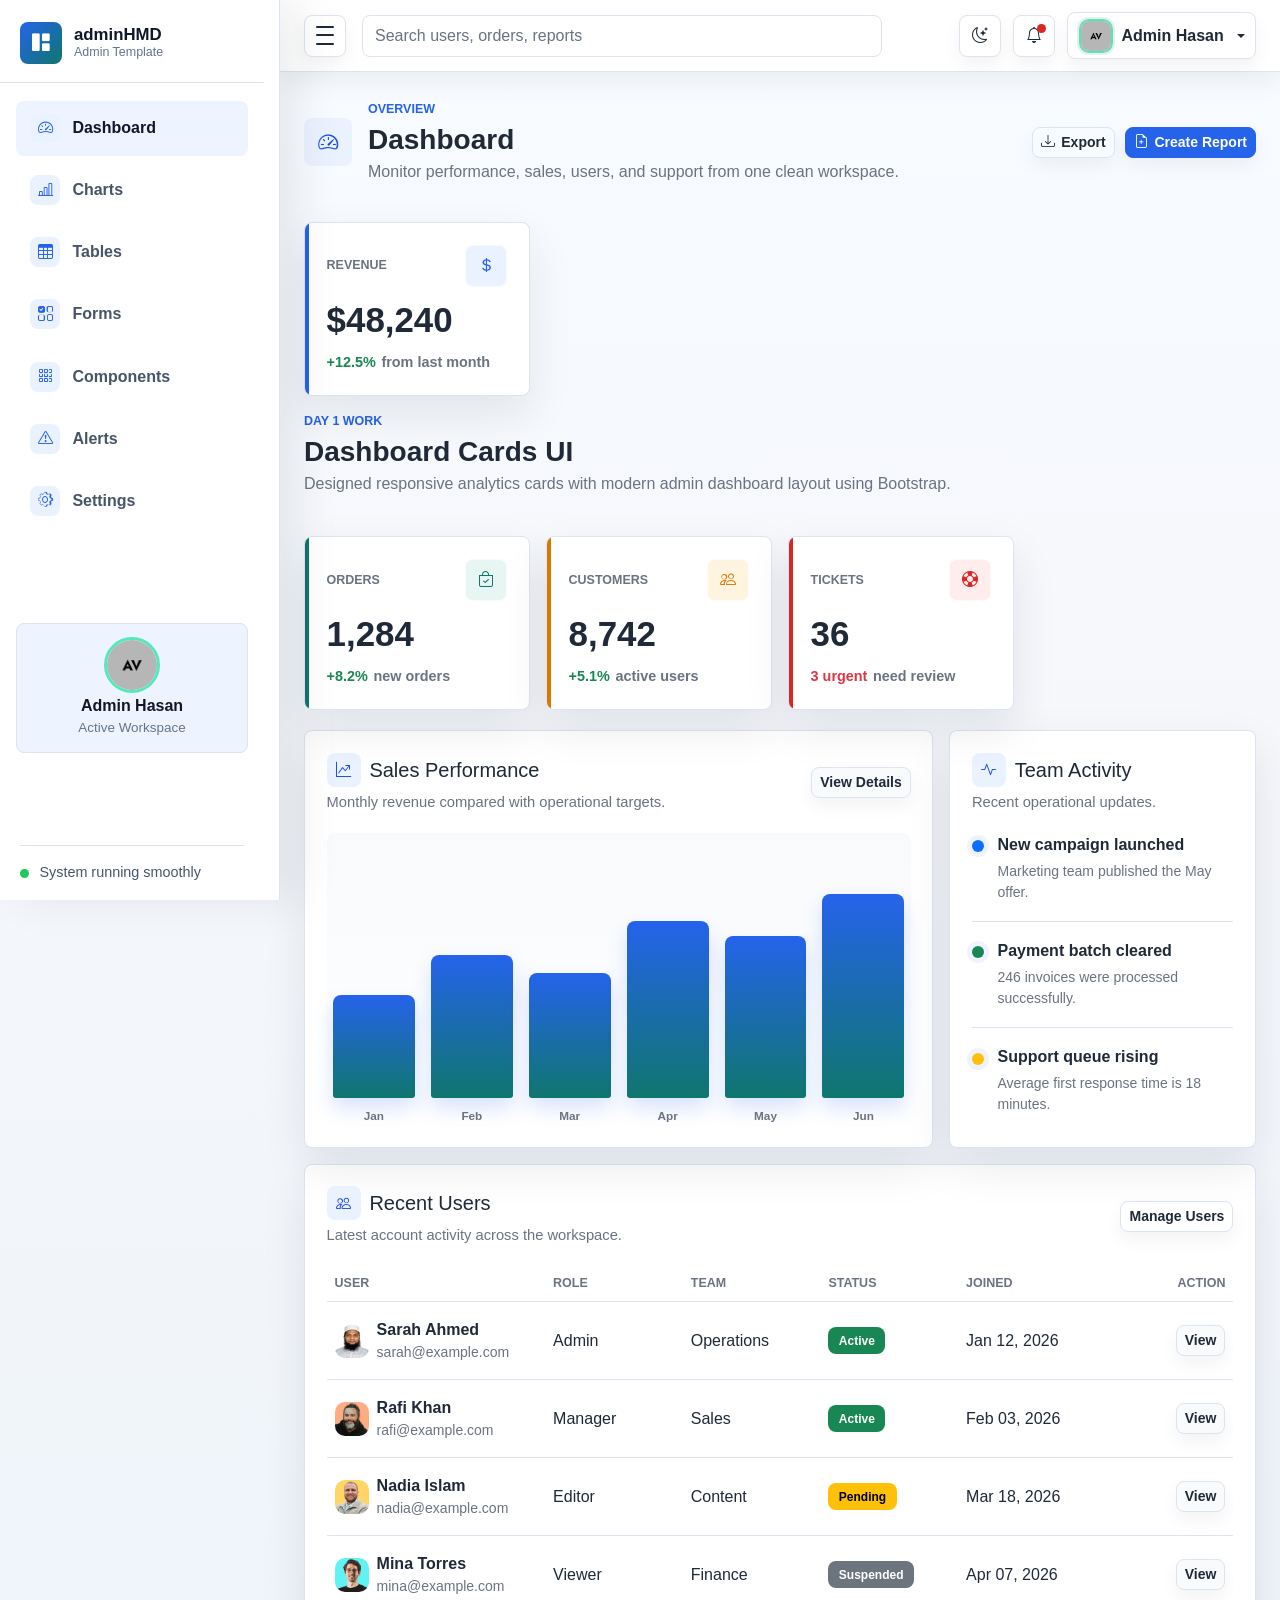
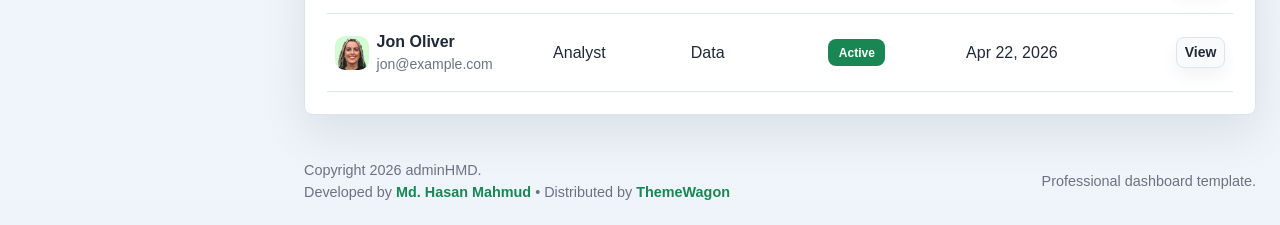
==== commit 1adddc24: "updated files" ====
--- a/index.html
+++ b/index.html
@@ -31,18 +31,6 @@
           <span class="nav-icon"><i class="bi bi-speedometer2" aria-hidden="true"></i></span>
           <span class="nav-text">Dashboard</span>
         </a>
-        <a class="nav-link" href="users.html">
-          <span class="nav-icon"><i class="bi bi-people" aria-hidden="true"></i></span>
-          <span class="nav-text">Users</span>
-        </a>
-        <a class="nav-link" href="add-user.html">
-          <span class="nav-icon"><i class="bi bi-person-plus" aria-hidden="true"></i></span>
-          <span class="nav-text">Add User</span>
-        </a>
-        <a class="nav-link" href="profile.html">
-          <span class="nav-icon"><i class="bi bi-person-badge" aria-hidden="true"></i></span>
-          <span class="nav-text">Profile</span>
-        </a>
         <a class="nav-link" href="charts.html">
           <span class="nav-icon"><i class="bi bi-bar-chart-line" aria-hidden="true"></i></span>
           <span class="nav-text">Charts</span>
@@ -63,17 +51,9 @@
           <span class="nav-icon"><i class="bi bi-exclamation-triangle" aria-hidden="true"></i></span>
           <span class="nav-text">Alerts</span>
         </a>
-        <a class="nav-link" href="modals.html">
-          <span class="nav-icon"><i class="bi bi-window-stack" aria-hidden="true"></i></span>
-          <span class="nav-text">Modals</span>
-        </a>
         <a class="nav-link" href="settings.html">
           <span class="nav-icon"><i class="bi bi-gear" aria-hidden="true"></i></span>
           <span class="nav-text">Settings</span>
-        </a>
-        <a class="nav-link" href="blank.html">
-          <span class="nav-icon"><i class="bi bi-file-earmark" aria-hidden="true"></i></span>
-          <span class="nav-text">Blank Page</span>
         </a>
       </nav>
 
@@ -172,6 +152,15 @@
                 </div>
               </article>
             </div>
+            <div class="page-heading mb-4">
+  <div>
+    <p class="eyebrow mb-1">Day 1 Work</p>
+    <h1 class="h3 mb-1">Dashboard Cards UI</h1>
+    <p class="text-muted mb-0">
+      Designed responsive analytics cards with modern admin dashboard layout using Bootstrap.
+    </p>
+  </div>
+</div>
 
             <div class="col-12 col-sm-6 col-xl-3">
               <article class="metric-card metric-success">
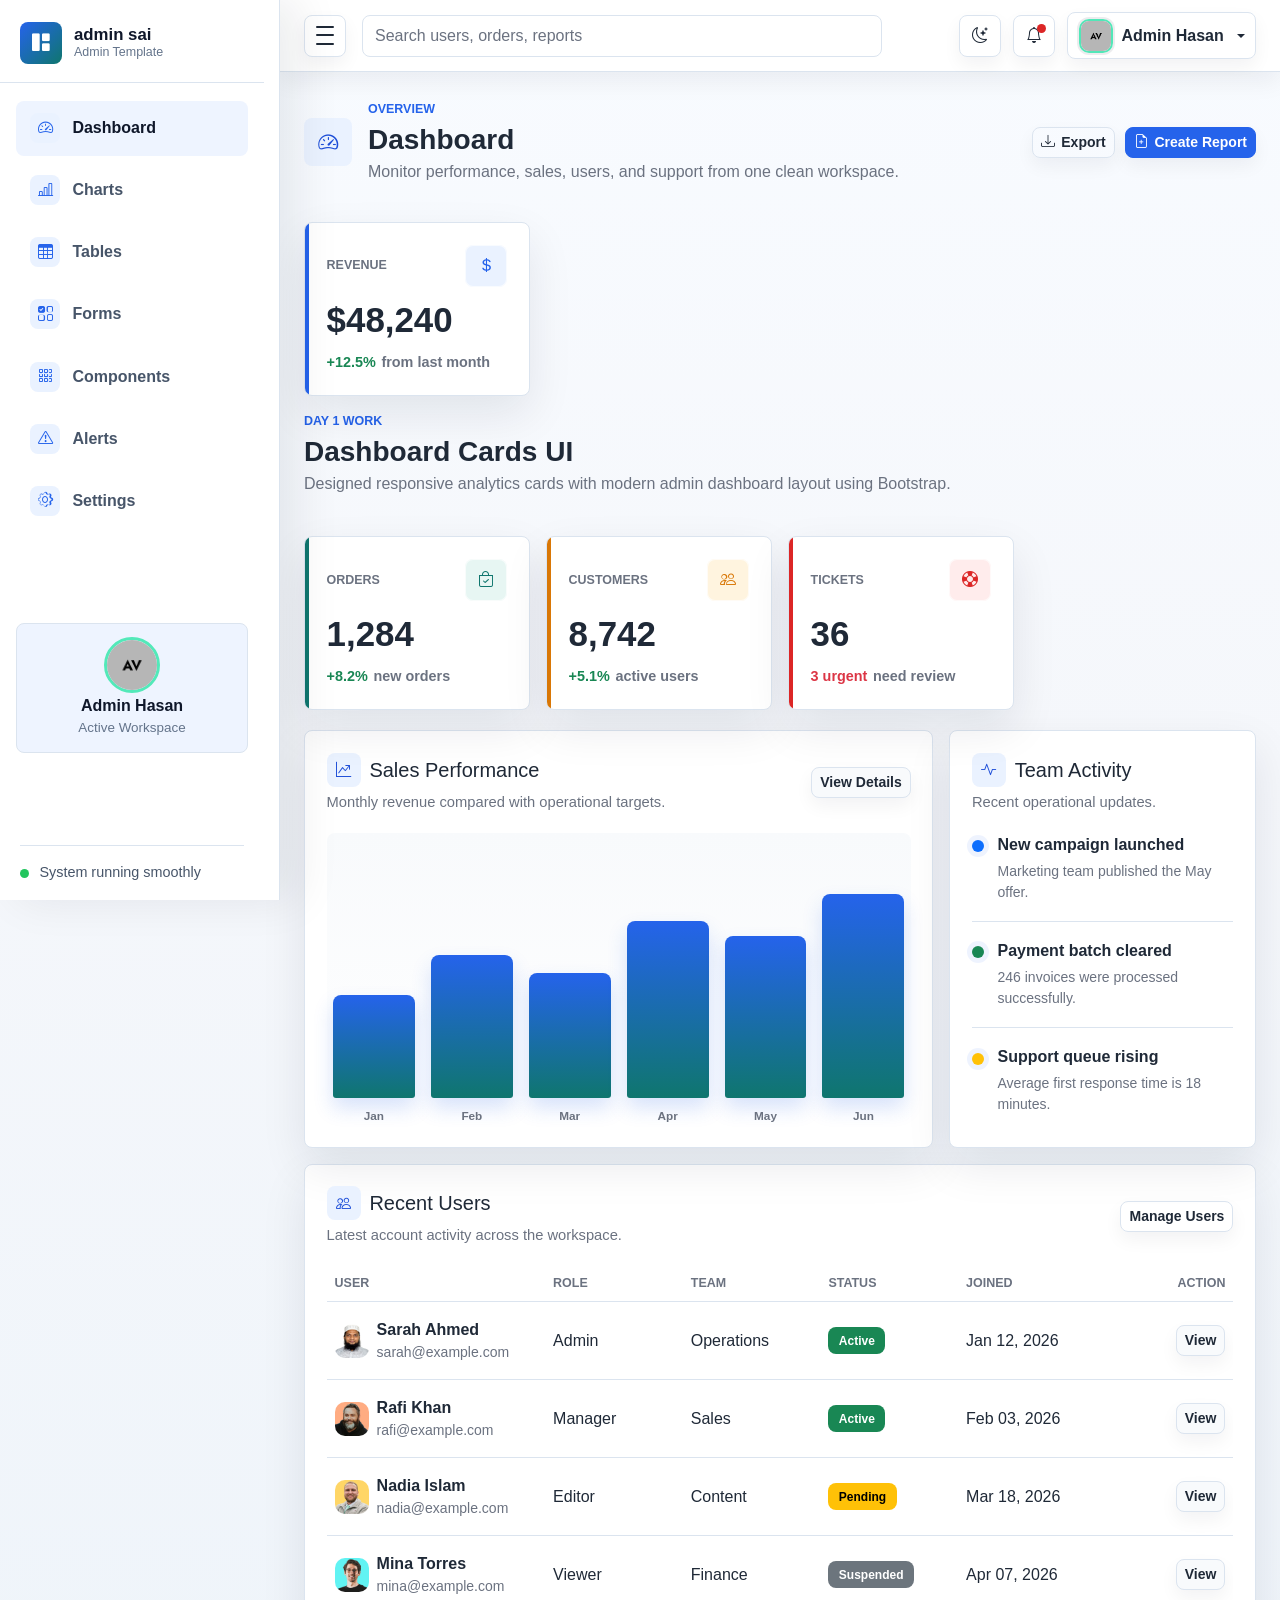
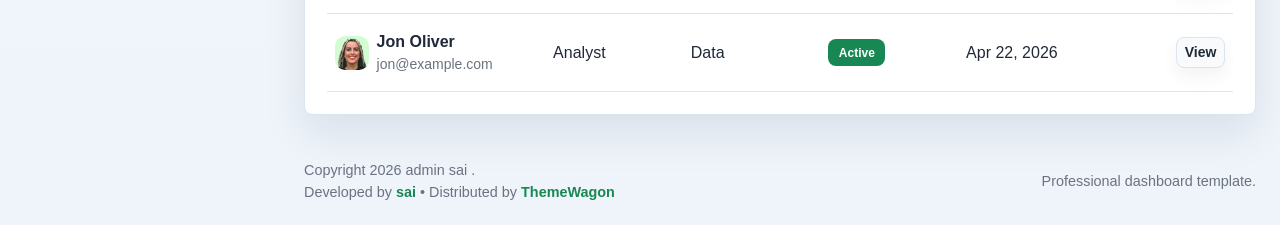
==== commit 77255dd8: "updated files" ====
--- a/index.html
+++ b/index.html
@@ -3,8 +3,8 @@
 <head>
   <meta charset="UTF-8">
   <meta name="viewport" content="width=device-width, initial-scale=1.0">
-  <meta name="description" content="adminHMD professional admin dashboard template">
-  <title>Dashboard | adminHMD</title>
+  <meta name="description" content="admin sai professional admin dashboard template">
+  <title>Dashboard | admin sai</title>
 
   <link rel="stylesheet" href="../assets/css/bootstrap.min.css">
   <link rel="stylesheet" href="../assets/vendors/bootstrap-icons/bootstrap-icons.css">
@@ -17,10 +17,10 @@
 
     <aside class="admin-sidebar" id="adminSidebar" aria-label="Main navigation">
       <div class="sidebar-header">
-        <a class="brand-mark" href="index.html" aria-label="adminHMD dashboard">
+        <a class="brand-mark" href="index.html" aria-label="admin sai dashboard">
           <span class="brand-icon"><i class="bi bi-grid-1x2-fill" aria-hidden="true"></i></span>
           <span class="brand-copy">
-            <span class="brand-title">adminHMD</span>
+            <span class="brand-title">admin sai</span>
             <span class="brand-subtitle">Admin Template</span>
           </span>
         </a>
@@ -58,8 +58,8 @@
       </nav>
 
       <div class="sidebar-user">
-        <img class="avatar-img avatar-md sidebar-user-avatar" src="../assets/images/avatar/avatar.jpg" alt="Admin Hasan">
-        <strong>Admin Hasan</strong>
+        <img class="avatar-img avatar-md sidebar-user-avatar" src="../assets/images/avatar/avatar.jpg" alt="Admin sai profile picture">
+        <strong>Admin sai </strong>
         <small>Active Workspace</small>
       </div>
 
@@ -110,8 +110,8 @@
 
             <div class="dropdown">
               <button class="profile-button dropdown-toggle" type="button" data-bs-toggle="dropdown" aria-expanded="false">
-                <img class="avatar-img avatar-sm" src="../assets/images/avatar/avatar.jpg" alt="Admin Hasan">
-                <span class="profile-name d-none d-sm-inline">Admin Hasan</span>
+                <img class="avatar-img avatar-sm" src="../assets/images/avatar/avatar.jpg" alt="Admin sai ">
+                <span class="profile-name d-none d-sm-inline">Admin sai </span>
               </button>
               <ul class="dropdown-menu dropdown-menu-end">
                 <li><a class="dropdown-item" href="profile.html">Profile</a></li>
@@ -346,7 +346,7 @@
 
       <footer class="admin-footer">
         <div class="container-fluid px-3 px-lg-4">
-          <span>Copyright 2026 adminHMD. <br> Developed by <a target="_blank" class="fw-bold text-success" href="https://github.com/HasanMahmudDev">Md. Hasan Mahmud</a> • Distributed by <a target="_blank" class="fw-bold text-success" href="https://themewagon.com">ThemeWagon</a> </span>
+          <span>Copyright 2026 admin sai . <br> Developed by <a target="_blank" class="fw-bold text-success" href="https://github.com/raghuramsaireddy99-cyber">sai</a> • Distributed by <a target="_blank" class="fw-bold text-success" href="https://themewagon.com">ThemeWagon</a> </span>
           <span>Professional dashboard template.</span>
         </div>
       </footer>
